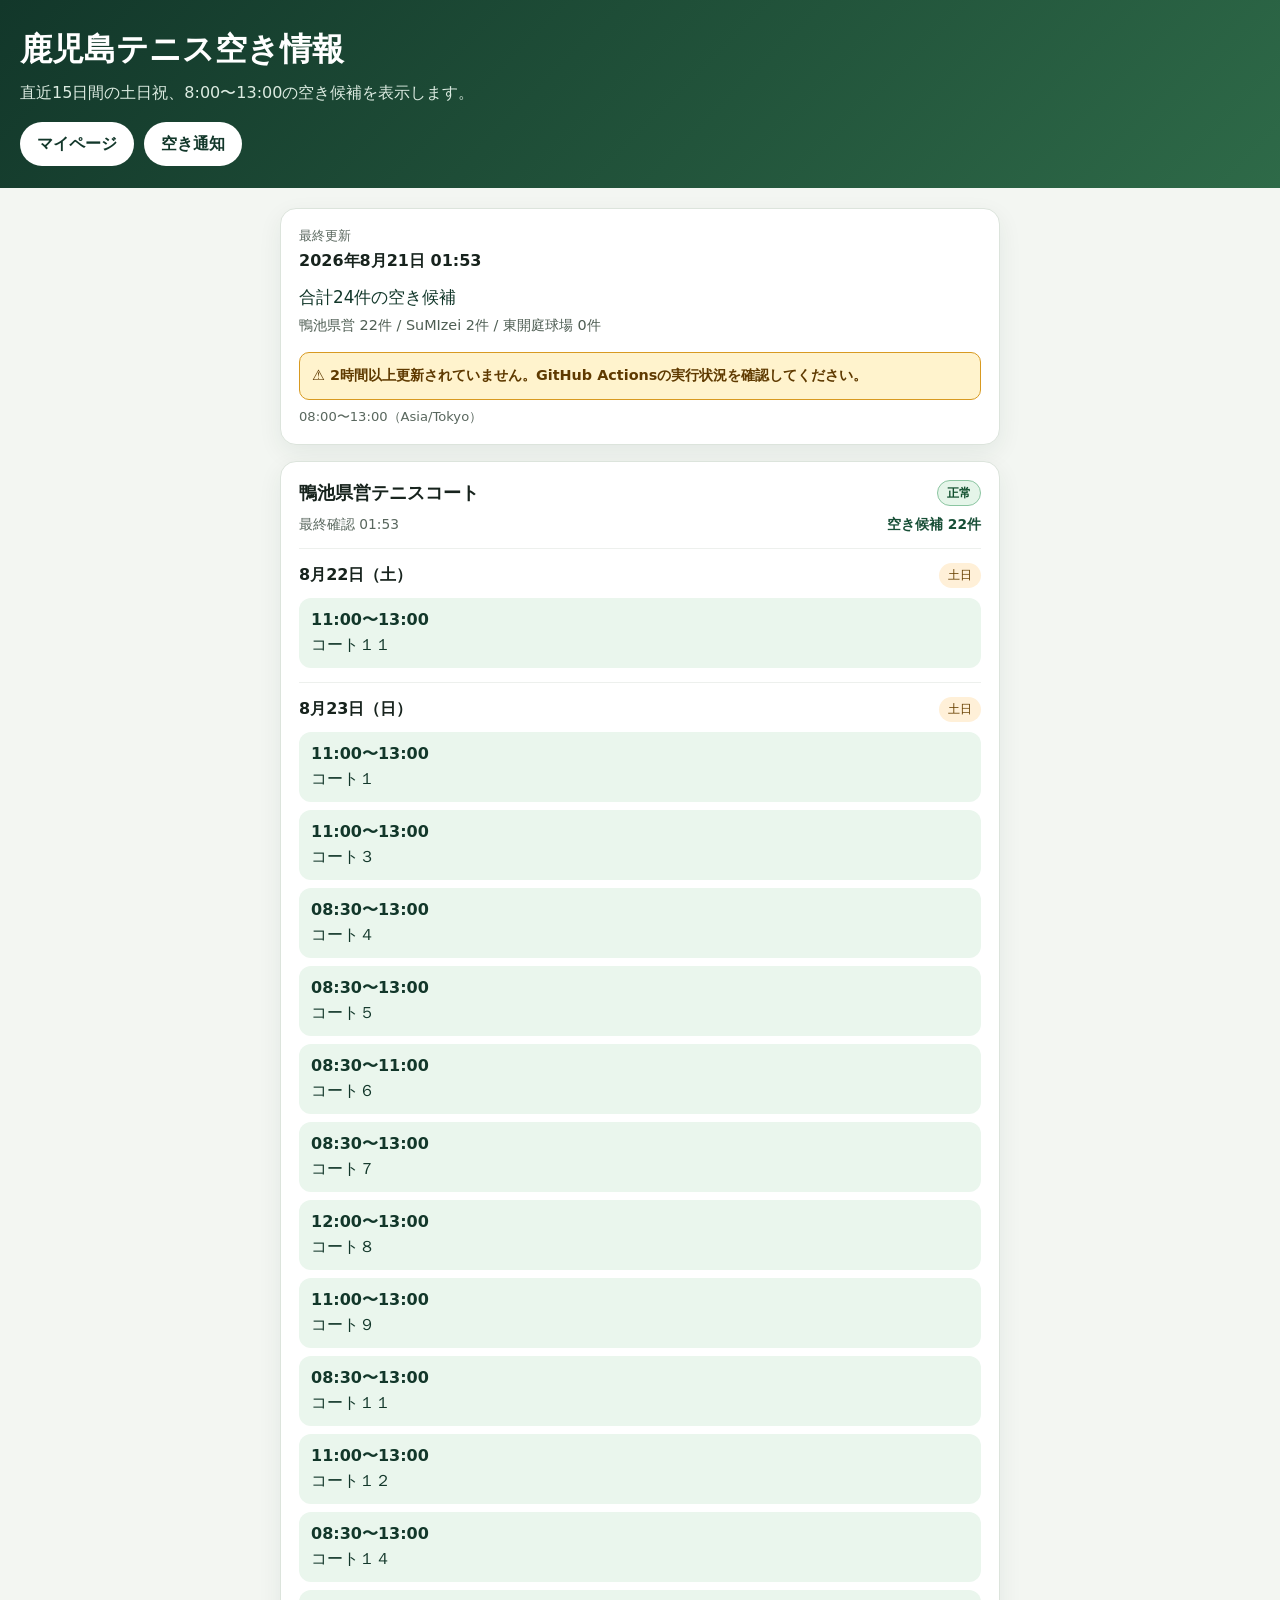
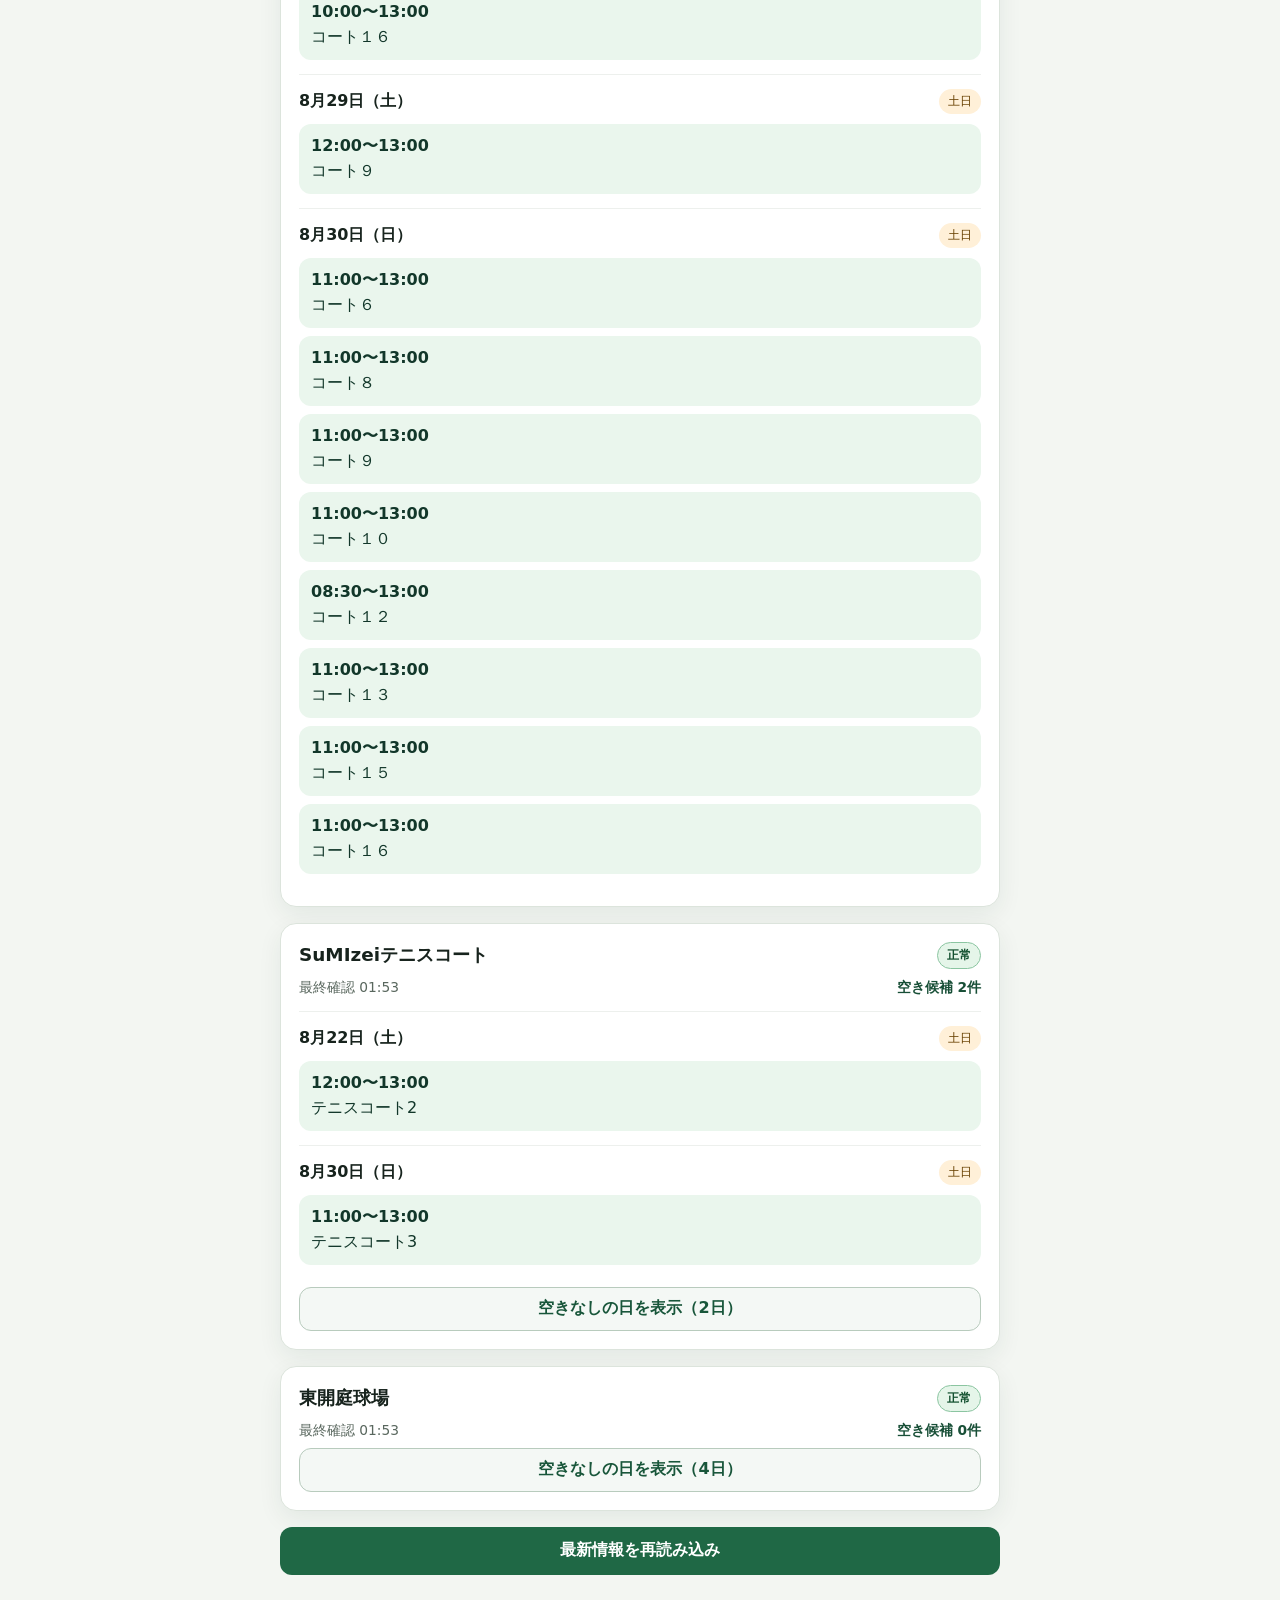
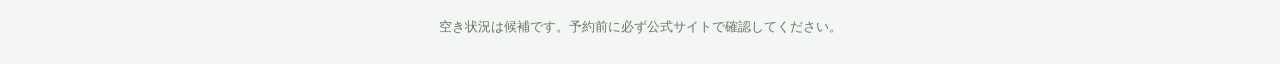
==== index.html @ bd85b925 "ux: make availability alerts configurable" ====
<!doctype html>
<html lang="ja">
  <head>
    <meta charset="utf-8">
    <meta name="viewport" content="width=device-width, initial-scale=1">
    <meta name="theme-color" content="#12372a">
    <title>鹿児島テニス空き情報</title>
    <style>
      :root {
        color-scheme: light;
        font-family: system-ui, -apple-system, BlinkMacSystemFont, "Segoe UI", sans-serif;
        background: #f3f6f2;
        color: #17231d;
      }

      * { box-sizing: border-box; }
      body { margin: 0; overflow-x: hidden; }
      header {
        padding: 28px 20px 22px;
        color: white;
        background: linear-gradient(135deg, #12372a, #2e6a48);
      }
      h1 { margin: 0 0 8px; font-size: clamp(1.45rem, 6vw, 2rem); }
      header p { margin: 0; color: #dcebe1; line-height: 1.6; }
      header .account-navigation {
        display: flex;
        flex-wrap: wrap;
        gap: 10px;
        margin-top: 16px;
      }
      .account-navigation a {
        display: inline-flex;
        align-items: center;
        min-height: 44px;
        border: 1px solid rgb(255 255 255 / 55%);
        border-radius: 999px;
        padding: 8px 16px;
        color: #12372a;
        background: white;
        font-weight: 700;
        text-decoration: none;
      }
      .account-navigation a:hover { background: #e8f3eb; }
      main { width: min(calc(100% - 28px), 720px); margin: 20px auto 44px; }
      .summary, .facility, .notice {
        min-width: 0;
        margin-bottom: 16px;
        padding: 18px;
        border: 1px solid #dce4dc;
        border-radius: 16px;
        background: white;
        box-shadow: 0 8px 24px rgb(18 55 42 / 7%);
      }
      .summary { display: grid; gap: 6px; }
      .label { color: #59675e; font-size: .82rem; }
      .summary-count { margin: 8px 0 0; color: #12372a; font-size: 1.05rem; }
      .summary-breakdown { margin: 0; color: #4f5e54; font-size: .9rem; line-height: 1.5; }
      .freshness-warning {
        margin: 10px 0 2px;
        padding: 12px;
        border: 1px solid #d89a21;
        border-radius: 10px;
        color: #5f3a00;
        background: #fff3cd;
        font-size: .9rem;
        font-weight: 700;
        line-height: 1.5;
      }
      .freshness-warning[hidden] { display: none; }
      .facility-header { display: flex; align-items: flex-start; justify-content: space-between; gap: 12px; }
      .facility-header h2 { min-width: 0; margin: 0; font-size: 1.15rem; overflow-wrap: anywhere; }
      .facility-summary {
        display: flex;
        flex-wrap: wrap;
        justify-content: space-between;
        gap: 6px 12px;
        margin-top: 10px;
        color: #59675e;
        font-size: .86rem;
      }
      .availability-count { color: #184f37; }
      .status-badge {
        flex: none;
        padding: 5px 9px;
        border: 1px solid transparent;
        border-radius: 999px;
        font-size: .76rem;
        font-weight: 700;
        line-height: 1.2;
      }
      .status-normal { border-color: #8bc5a1; color: #12502f; background: #e5f5e9; }
      .status-partial-error, .status-selector-pending {
        border-color: #e2ae4b;
        color: #684000;
        background: #fff1cf;
      }
      .status-error { border-color: #e0a2a2; color: #842020; background: #fde7e7; }
      .date-block { padding: 14px 0; border-top: 1px solid #edf0ed; }
      .facility-summary + .date-block,
      .facility-summary + .empty-days-container > .date-block:first-child { margin-top: 14px; }
      .date-title { display: flex; align-items: center; justify-content: space-between; gap: 8px; }
      .date-title h3 { margin: 0; font-size: 1rem; }
      .badge {
        flex: none;
        padding: 4px 9px;
        border-radius: 999px;
        color: #684000;
        background: #fff0d8;
        font-size: .75rem;
      }
      .slots { display: grid; gap: 8px; margin-top: 10px; }
      .slot {
        display: block;
        min-width: 0;
        padding: 12px;
        border-radius: 12px;
        color: #12372a;
        background: #eaf6ed;
        text-decoration: none;
        overflow-wrap: anywhere;
      }
      .slot:hover { background: #dff0e4; }
      .slot strong { display: block; margin-bottom: 4px; }
      .empty, .status { margin: 10px 0 0; color: #5e6962; font-size: .9rem; line-height: 1.5; }
      .error { color: #982525; }
      button {
        width: 100%;
        min-height: 48px;
        border: 0;
        border-radius: 12px;
        color: white;
        background: #1f6845;
        font: inherit;
        font-weight: 700;
        cursor: pointer;
      }
      button:hover { background: #18583a; }
      button:disabled { cursor: wait; opacity: .7; }
      button:focus-visible, .slot:focus-visible, .account-navigation a:focus-visible {
        outline: 3px solid #e1a72f;
        outline-offset: 3px;
      }
      .empty-days-toggle {
        min-height: 44px;
        margin-top: 8px;
        border: 1px solid #b8cbbd;
        color: #18563a;
        background: #f4f8f5;
      }
      .empty-days-toggle:hover { background: #e8f1eb; }
      .empty-days-container[hidden] { display: none; }
      footer { padding: 0 20px 28px; color: #69746d; text-align: center; font-size: .8rem; }

      @media (prefers-reduced-motion: reduce) {
        *, *::before, *::after { scroll-behavior: auto !important; transition: none !important; }
      }
    </style>
  </head>
  <body>
    <header>
      <h1>鹿児島テニス空き情報</h1>
      <p>直近15日間の土日祝、8:00〜13:00の空き候補を表示します。</p>
      <p class="account-navigation">
        <a href="account/index.html">マイページ</a>
        <a href="auth/login.html?mode=signup&amp;next=notifications">空き通知</a>
      </p>
    </header>
    <main>
      <section class="summary">
        <span class="label">最終更新</span>
        <strong id="updated">読み込み中…</strong>
        <p id="total-availability" class="summary-count"></p>
        <p id="facility-counts" class="summary-breakdown"></p>
        <p id="freshness-warning" class="freshness-warning" aria-live="polite" role="status" hidden></p>
        <span id="window" class="label"></span>
      </section>
      <div id="content"></div>
      <button id="reload" type="button">最新情報を再読み込み</button>
    </main>
    <footer>空き状況は候補です。予約前に必ず公式サイトで確認してください。</footer>

    <script id="page-utils">
      globalThis.AvailabilityPage = (() => {
        "use strict";

        const FRESHNESS_DELAYED_MINUTES = 60;
        const FRESHNESS_STALE_MINUTES = 120;
        const JAPANESE_WEEKDAYS = ["日", "月", "火", "水", "木", "金", "土"];

        function availabilityForDate(dateEntry) {
          if (!dateEntry || dateEntry.status !== "success") return [];
          const slots = dateEntry.availability || dateEntry.slots;
          return Array.isArray(slots) ? slots : [];
        }

        function countAvailability(facility) {
          const dates = Array.isArray(facility?.dates) ? facility.dates : [];
          return dates.reduce((total, entry) => total + availabilityForDate(entry).length, 0);
        }

        function summarizeFacility(facility) {
          const dates = Array.isArray(facility?.dates) ? facility.dates : [];
          const successCount = dates.filter((entry) => entry.status === "success").length;
          const errorCount = dates.filter((entry) => entry.status === "error").length;
          const selectorPendingCount = dates.filter((entry) => entry.status === "selector_pending").length;
          let status = "normal";
          let statusLabel = "正常";

          if (selectorPendingCount > 0) {
            status = "selector_pending";
            statusLabel = "設定調整中";
          } else if (!dates.length || errorCount === dates.length) {
            status = "error";
            statusLabel = "取得エラー";
          } else if (errorCount > 0 || successCount !== dates.length) {
            status = "partial_error";
            statusLabel = "一部取得エラー";
          }

          const checkedEntries = dates
            .map((entry) => ({ value: entry.checked_at, time: Date.parse(entry.checked_at) }))
            .filter((entry) => entry.value && Number.isFinite(entry.time));
          const latest = checkedEntries.reduce(
            (current, entry) => (!current || entry.time > current.time ? entry : current),
            null
          );

          return {
            status,
            statusLabel,
            latestCheckedAt: latest?.value || null,
            availabilityCount: countAvailability(facility),
            successCount,
            errorCount,
            selectorPendingCount
          };
        }

        function summarizeAllFacilities(data) {
          const facilities = Array.isArray(data?.facilities) ? data.facilities : [];
          const summaries = facilities.map((facility) => ({
            facility,
            summary: summarizeFacility(facility)
          }));
          return {
            totalAvailability: summaries.reduce(
              (total, item) => total + item.summary.availabilityCount,
              0
            ),
            facilities: summaries
          };
        }

        function formatJapaneseDate(dateString, holidayName) {
          const match = /^(\d{4})-(\d{2})-(\d{2})$/.exec(dateString || "");
          if (!match) return dateString || "日付不明";
          const year = Number(match[1]);
          const month = Number(match[2]);
          const day = Number(match[3]);
          const date = new Date(Date.UTC(year, month - 1, day));
          if (
            date.getUTCFullYear() !== year ||
            date.getUTCMonth() !== month - 1 ||
            date.getUTCDate() !== day
          ) return dateString;
          const weekday = JAPANESE_WEEKDAYS[date.getUTCDay()];
          const parenthetical = holidayName ? `${weekday}・${holidayName}` : weekday;
          return `${month}月${day}日（${parenthetical}）`;
        }

        function getFreshnessStatus(generatedAt, now = new Date()) {
          const generatedTime = Date.parse(generatedAt);
          const nowTime = now instanceof Date ? now.getTime() : new Date(now).getTime();
          if (!generatedAt || !Number.isFinite(generatedTime) || !Number.isFinite(nowTime)) {
            return {
              level: "unknown",
              ageMinutes: null,
              message: "⚠ 最終更新時刻を確認できません。GitHub Actionsの実行状況を確認してください。"
            };
          }

          const ageMinutes = Math.max(0, (nowTime - generatedTime) / 60000);
          if (ageMinutes <= FRESHNESS_DELAYED_MINUTES) {
            return { level: "fresh", ageMinutes, message: "" };
          }
          if (ageMinutes <= FRESHNESS_STALE_MINUTES) {
            return {
              level: "delayed",
              ageMinutes,
              message: "⚠ 更新が遅れています。GitHub Actionsの実行状況を確認してください。"
            };
          }
          return {
            level: "stale",
            ageMinutes,
            message: "⚠ 2時間以上更新されていません。GitHub Actionsの実行状況を確認してください。"
          };
        }

        function partitionFacilityDates(facility) {
          const dates = Array.isArray(facility?.dates) ? facility.dates : [];
          return dates.reduce((parts, entry) => {
            const isCollapsible = entry.status === "success" && availabilityForDate(entry).length === 0;
            parts[isCollapsible ? "emptySuccess" : "alwaysVisible"].push(entry);
            return parts;
          }, { alwaysVisible: [], emptySuccess: [] });
        }

        return Object.freeze({
          FRESHNESS_DELAYED_MINUTES,
          FRESHNESS_STALE_MINUTES,
          countAvailability,
          summarizeFacility,
          summarizeAllFacilities,
          formatJapaneseDate,
          getFreshnessStatus,
          partitionFacilityDates
        });
      })();
    </script>
    <script>
      const content = document.querySelector("#content");
      const updated = document.querySelector("#updated");
      const windowLabel = document.querySelector("#window");
      const totalAvailability = document.querySelector("#total-availability");
      const facilityCounts = document.querySelector("#facility-counts");
      const freshnessWarning = document.querySelector("#freshness-warning");
      const reloadButton = document.querySelector("#reload");
      const {
        summarizeFacility,
        summarizeAllFacilities,
        formatJapaneseDate,
        getFreshnessStatus,
        partitionFacilityDates
      } = globalThis.AvailabilityPage;

      function element(tag, className, text) {
        const node = document.createElement(tag);
        if (className) node.className = className;
        if (text !== undefined) node.textContent = text;
        return node;
      }

      function formatTime(dateString) {
        if (!dateString || !Number.isFinite(Date.parse(dateString))) return "時刻不明";
        return new Intl.DateTimeFormat("ja-JP", {
          hour: "2-digit",
          minute: "2-digit",
          hour12: false
        }).format(new Date(dateString));
      }

      function formatGeneratedAt(dateString) {
        if (!dateString || !Number.isFinite(Date.parse(dateString))) return "更新時刻不明";
        return new Intl.DateTimeFormat("ja-JP", {
          year: "numeric",
          month: "long",
          day: "numeric",
          hour: "2-digit",
          minute: "2-digit",
          hour12: false
        }).format(new Date(dateString));
      }

      function shortFacilityName(name) {
        return (name || "施設名不明").replace(/テニスコート$/, "");
      }

      function renderDate(dateEntry) {
        const block = element("section", "date-block");
        const heading = element("div", "date-title");
        heading.append(element("h3", "", formatJapaneseDate(dateEntry.date, dateEntry.holiday_name)));
        heading.append(element(
          "span",
          "badge",
          dateEntry.holiday_name ? "祝日" : (dateEntry.day_type === "weekend" ? "土日" : "対象日")
        ));
        block.append(heading);

        if (dateEntry.status === "error") {
          block.append(element(
            "p",
            "status error",
            `取得エラー: ${dateEntry.error_message || dateEntry.message || "詳細不明"}`
          ));
          return block;
        }
        if (dateEntry.status === "selector_pending") {
          block.append(element("p", "status", "施設の取得設定を調整中です。"));
          return block;
        }
        const availability = dateEntry.availability || dateEntry.slots || [];
        if (!availability.length) {
          block.append(element("p", "empty", "対象時間帯の空き候補はありません。"));
          return block;
        }

        const slots = element("div", "slots");
        availability.forEach((slot) => {
          const link = element("a", "slot");
          link.href = slot.reservation_url || slot.booking_url;
          link.target = "_blank";
          link.rel = "noopener noreferrer";
          link.append(element(
            "strong",
            "",
            `${slot.start_time || slot.start}〜${slot.end_time || slot.end}`
          ));
          link.append(document.createTextNode(
            slot.court_name || slot.court || "コート情報を見る"
          ));
          slots.append(link);
        });
        block.append(slots);
        return block;
      }

      function renderFacility(facility, index) {
        const summary = summarizeFacility(facility);
        const card = element("article", "facility");
        const header = element("div", "facility-header");
        header.append(element("h2", "", facility.name));
        header.append(element(
          "span",
          `status-badge status-${summary.status.replaceAll("_", "-")}`,
          summary.statusLabel
        ));
        card.append(header);

        const facilitySummary = element("div", "facility-summary");
        facilitySummary.append(element(
          "span",
          "",
          `最終確認 ${formatTime(summary.latestCheckedAt)}`
        ));
        facilitySummary.append(element(
          "strong",
          "availability-count",
          `空き候補 ${summary.availabilityCount}件`
        ));
        card.append(facilitySummary);

        if (!facility.dates?.length) {
          card.append(element("p", "empty", "対象日のデータはまだありません。"));
          return card;
        }

        const { alwaysVisible, emptySuccess } = partitionFacilityDates(facility);
        alwaysVisible.forEach((entry) => card.append(renderDate(entry)));

        if (emptySuccess.length) {
          const containerId = `empty-days-${index}`;
          const emptyContainer = element("div", "empty-days-container");
          emptyContainer.id = containerId;
          emptyContainer.hidden = true;
          emptySuccess.forEach((entry) => emptyContainer.append(renderDate(entry)));
          card.append(emptyContainer);

          const toggle = element(
            "button",
            "empty-days-toggle",
            `空きなしの日を表示（${emptySuccess.length}日）`
          );
          toggle.type = "button";
          toggle.setAttribute("aria-expanded", "false");
          toggle.setAttribute("aria-controls", containerId);
          toggle.addEventListener("click", () => {
            const willExpand = toggle.getAttribute("aria-expanded") !== "true";
            toggle.setAttribute("aria-expanded", String(willExpand));
            emptyContainer.hidden = !willExpand;
            toggle.textContent = willExpand
              ? "空きなしの日を隠す"
              : `空きなしの日を表示（${emptySuccess.length}日）`;
          });
          card.append(toggle);
        }

        return card;
      }

      function render(data) {
        content.replaceChildren();
        updated.textContent = formatGeneratedAt(data.generated_at);
        const allSummary = summarizeAllFacilities(data);
        totalAvailability.textContent = allSummary.totalAvailability > 0
          ? `合計${allSummary.totalAvailability}件の空き候補`
          : "現在、対象時間帯の空き候補はありません";
        facilityCounts.textContent = allSummary.facilities
          .map(({ facility, summary }) => `${shortFacilityName(facility.name)} ${summary.availabilityCount}件`)
          .join(" / ");

        const freshness = getFreshnessStatus(data.generated_at);
        freshnessWarning.hidden = freshness.level === "fresh";
        freshnessWarning.textContent = freshness.message;
        freshnessWarning.dataset.level = freshness.level;

        windowLabel.textContent = data.window
          ? `${data.window.start}〜${data.window.end}（${data.window.timezone}）`
          : "対象時間帯不明";

        const facilities = Array.isArray(data.facilities) ? data.facilities : [];
        facilities.forEach((facility, index) => content.append(renderFacility(facility, index)));
        if (!facilities.length) {
          content.append(element("p", "notice error", "施設データがありません。"));
        }
      }

      async function loadAvailability() {
        updated.textContent = "読み込み中…";
        reloadButton.disabled = true;
        try {
          const response = await fetch(`data/availability.json?t=${Date.now()}`, { cache: "no-store" });
          if (!response.ok) throw new Error(`HTTP ${response.status}`);
          render(await response.json());
        } catch (error) {
          content.replaceChildren(element("p", "notice error", `データを読み込めませんでした: ${error.message}`));
          updated.textContent = "取得失敗";
          totalAvailability.textContent = "";
          facilityCounts.textContent = "";
          freshnessWarning.hidden = false;
          freshnessWarning.textContent = "⚠ 最新データを確認できません。再読み込みしてください。";
          freshnessWarning.dataset.level = "unknown";
        } finally {
          reloadButton.disabled = false;
        }
      }

      reloadButton.addEventListener("click", loadAvailability);
      loadAvailability();
    </script>
  </body>
</html>
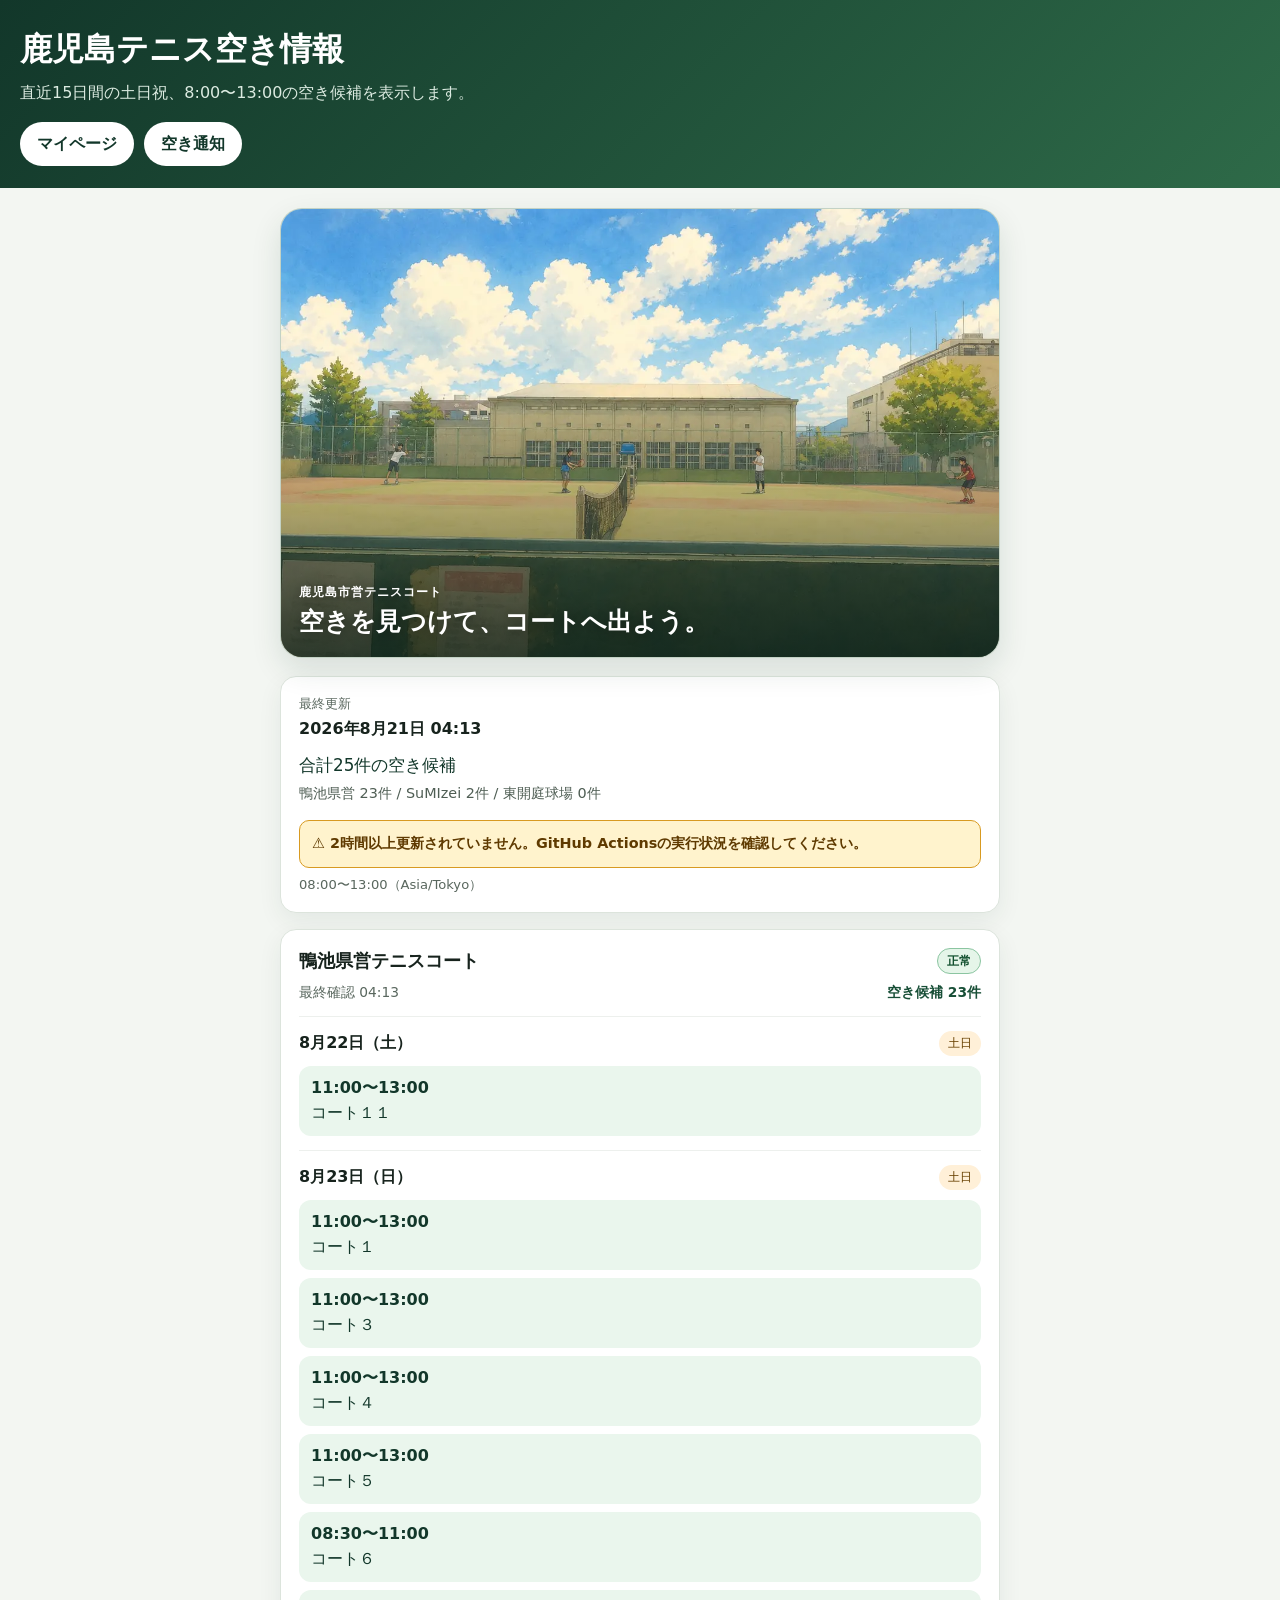
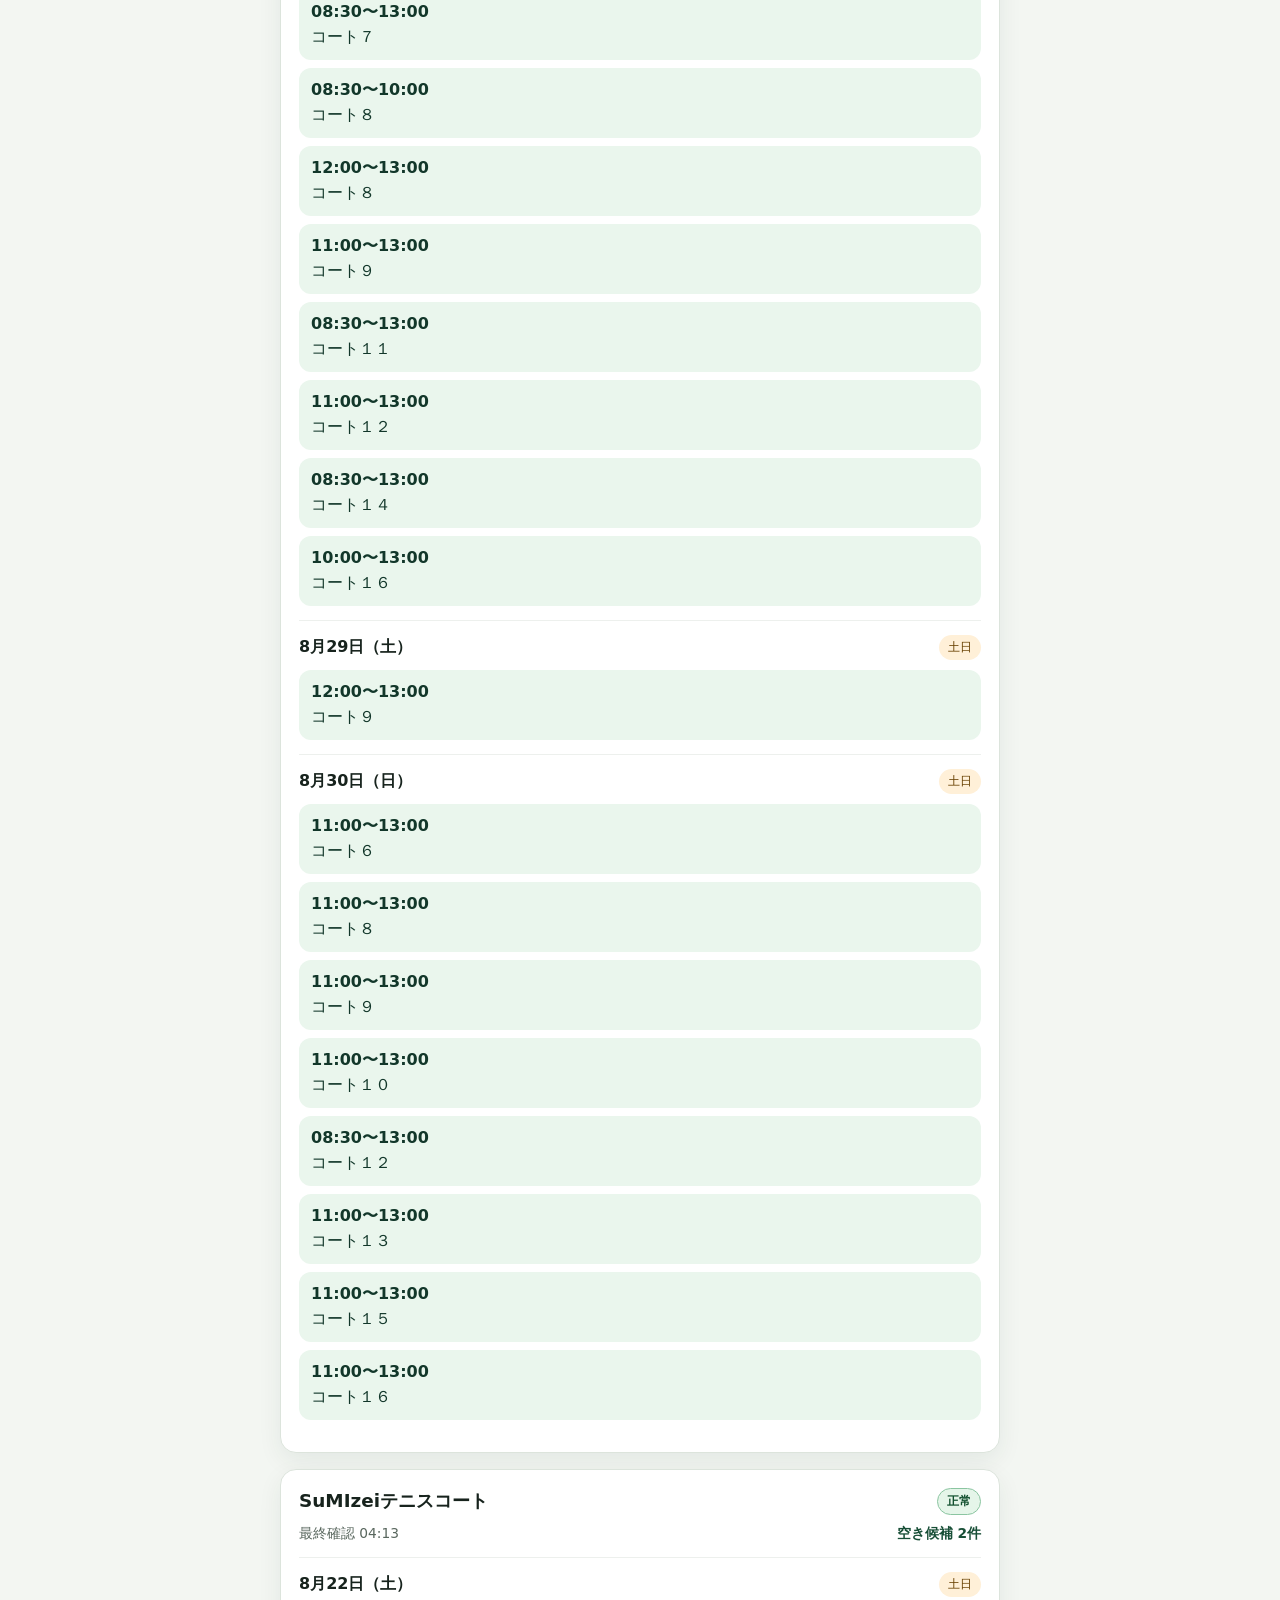
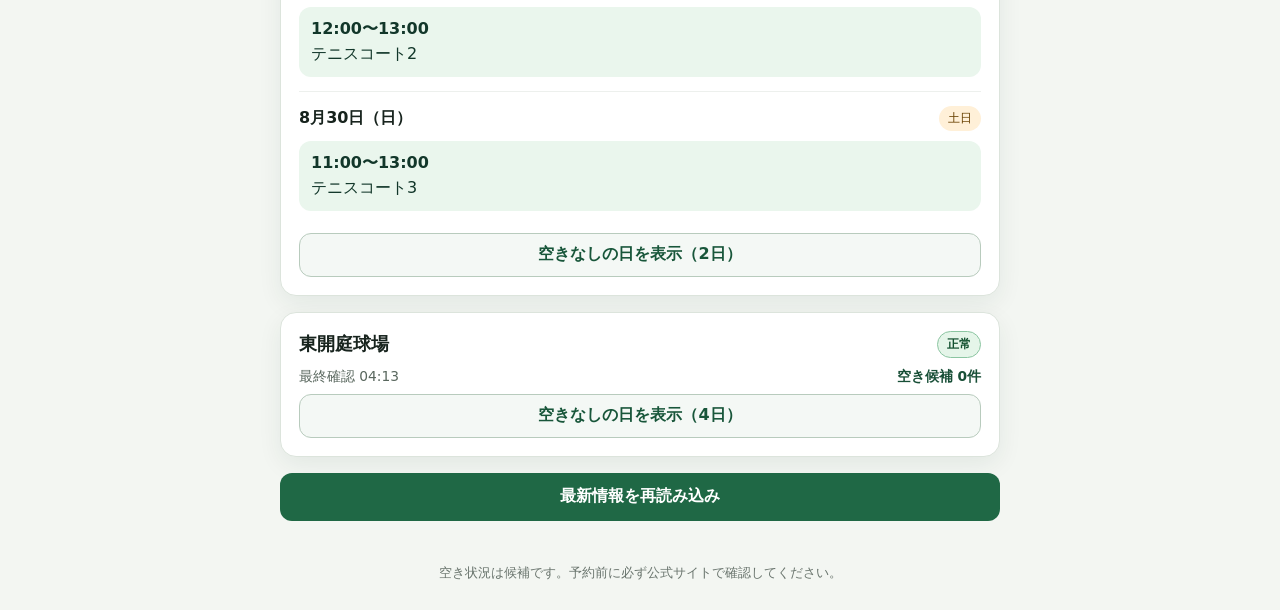
==== commit 5693f837: "ux: add municipal court hero image" ====
--- a/index.html
+++ b/index.html
@@ -42,6 +42,56 @@
       }
       .account-navigation a:hover { background: #e8f3eb; }
       main { width: min(calc(100% - 28px), 720px); margin: 20px auto 44px; }
+      .court-hero {
+        position: relative;
+        min-width: 0;
+        margin: 0 0 18px;
+        overflow: hidden;
+        border: 1px solid rgb(18 55 42 / 12%);
+        border-radius: 22px;
+        background: #dce8db;
+        box-shadow: 0 12px 30px rgb(18 55 42 / 12%);
+        aspect-ratio: 16 / 10;
+      }
+      .court-hero::after {
+        position: absolute;
+        inset: 0;
+        background: linear-gradient(
+          180deg,
+          rgb(10 32 23 / 0%) 42%,
+          rgb(10 32 23 / 76%) 100%
+        );
+        content: "";
+        pointer-events: none;
+      }
+      .court-hero img {
+        display: block;
+        width: 100%;
+        height: 100%;
+        object-fit: cover;
+        object-position: center 52%;
+      }
+      .court-hero figcaption {
+        position: absolute;
+        z-index: 1;
+        right: 18px;
+        bottom: 18px;
+        left: 18px;
+        color: white;
+        text-shadow: 0 2px 12px rgb(0 0 0 / 38%);
+      }
+      .court-hero__place {
+        display: block;
+        margin-bottom: 4px;
+        font-size: .75rem;
+        font-weight: 700;
+        letter-spacing: .08em;
+      }
+      .court-hero__message {
+        display: block;
+        font-size: clamp(1.1rem, 4.8vw, 1.55rem);
+        line-height: 1.35;
+      }
       .summary, .facility, .notice {
         min-width: 0;
         margin-bottom: 16px;
@@ -166,6 +216,20 @@
       </p>
     </header>
     <main>
+      <figure class="court-hero" aria-label="鹿児島市営テニスコートの風景">
+        <img
+          src="assets/images/kagoshima-municipal-tennis-court.webp"
+          alt="青空の下、鹿児島市営テニスコートでテニスを楽しむ人たち"
+          width="1200"
+          height="900"
+          decoding="async"
+          fetchpriority="high"
+        >
+        <figcaption>
+          <span class="court-hero__place">鹿児島市営テニスコート</span>
+          <strong class="court-hero__message">空きを見つけて、コートへ出よう。</strong>
+        </figcaption>
+      </figure>
       <section class="summary">
         <span class="label">最終更新</span>
         <strong id="updated">読み込み中…</strong>
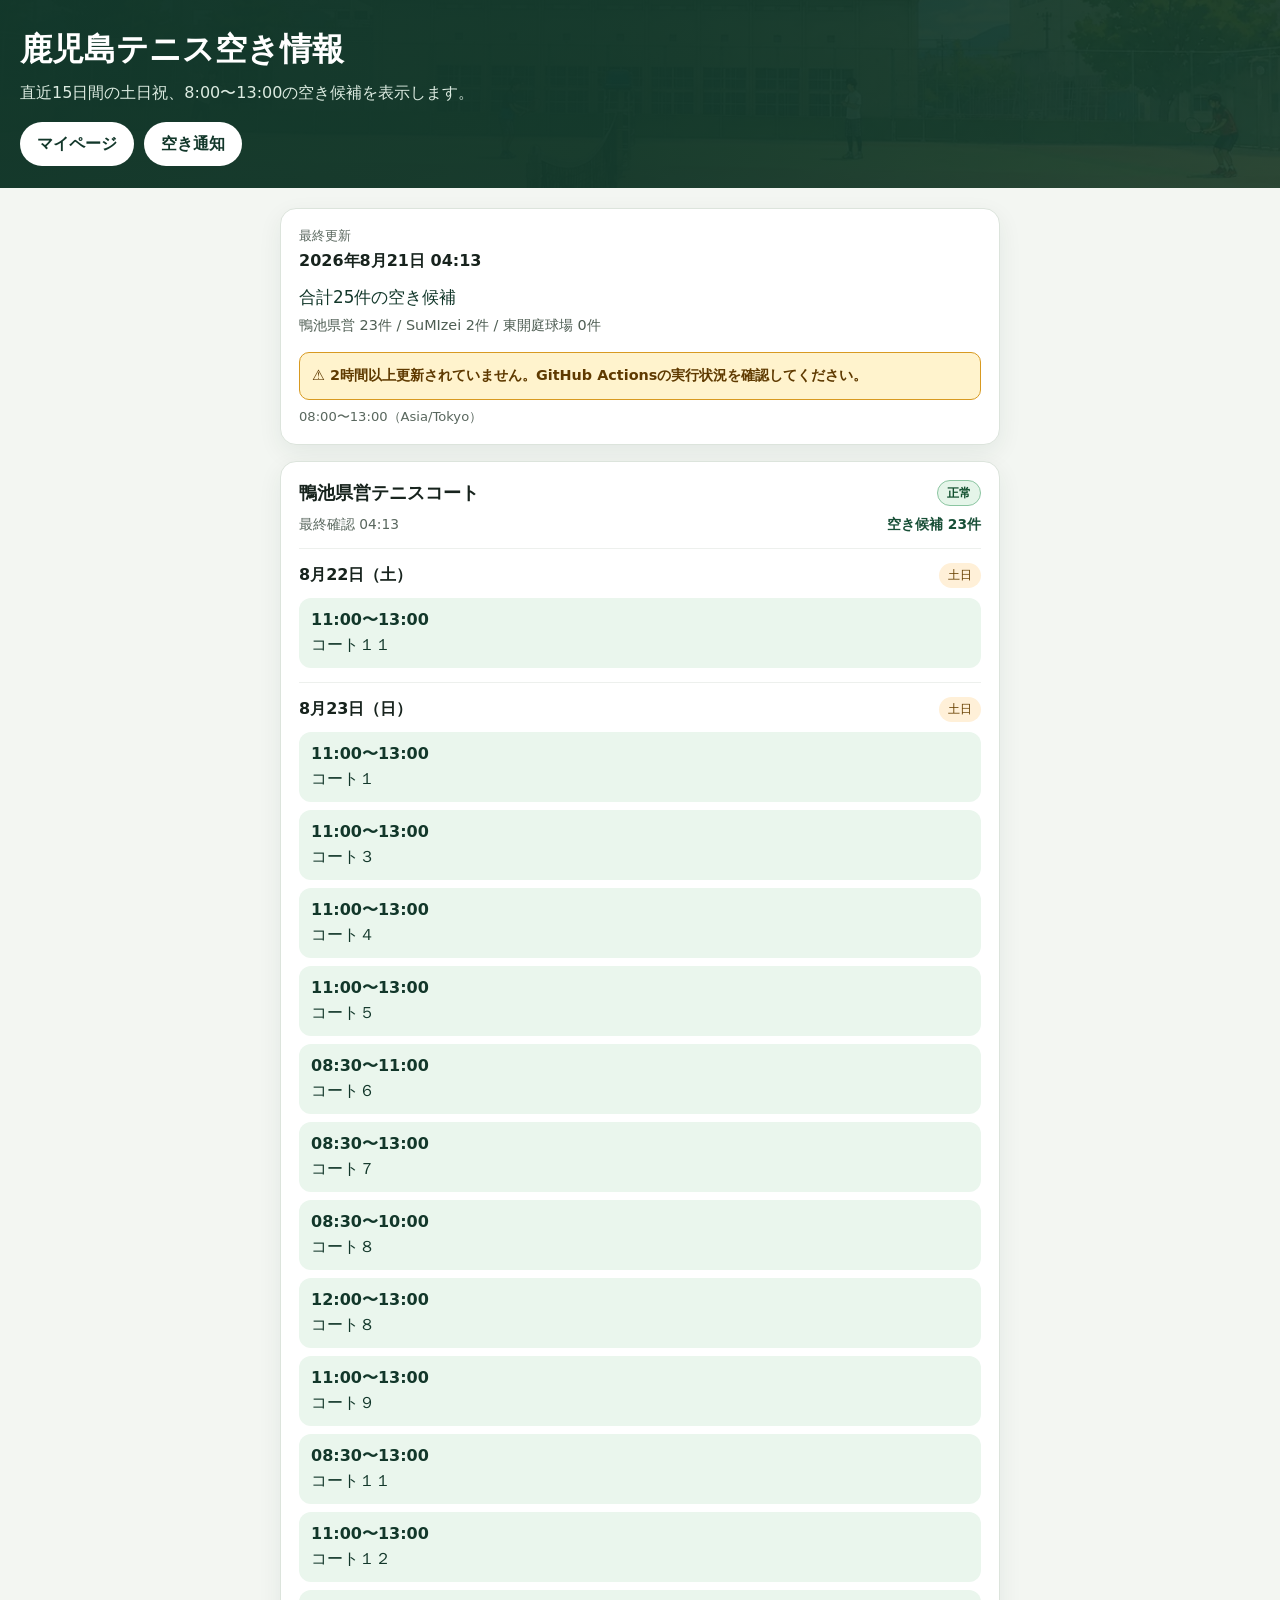
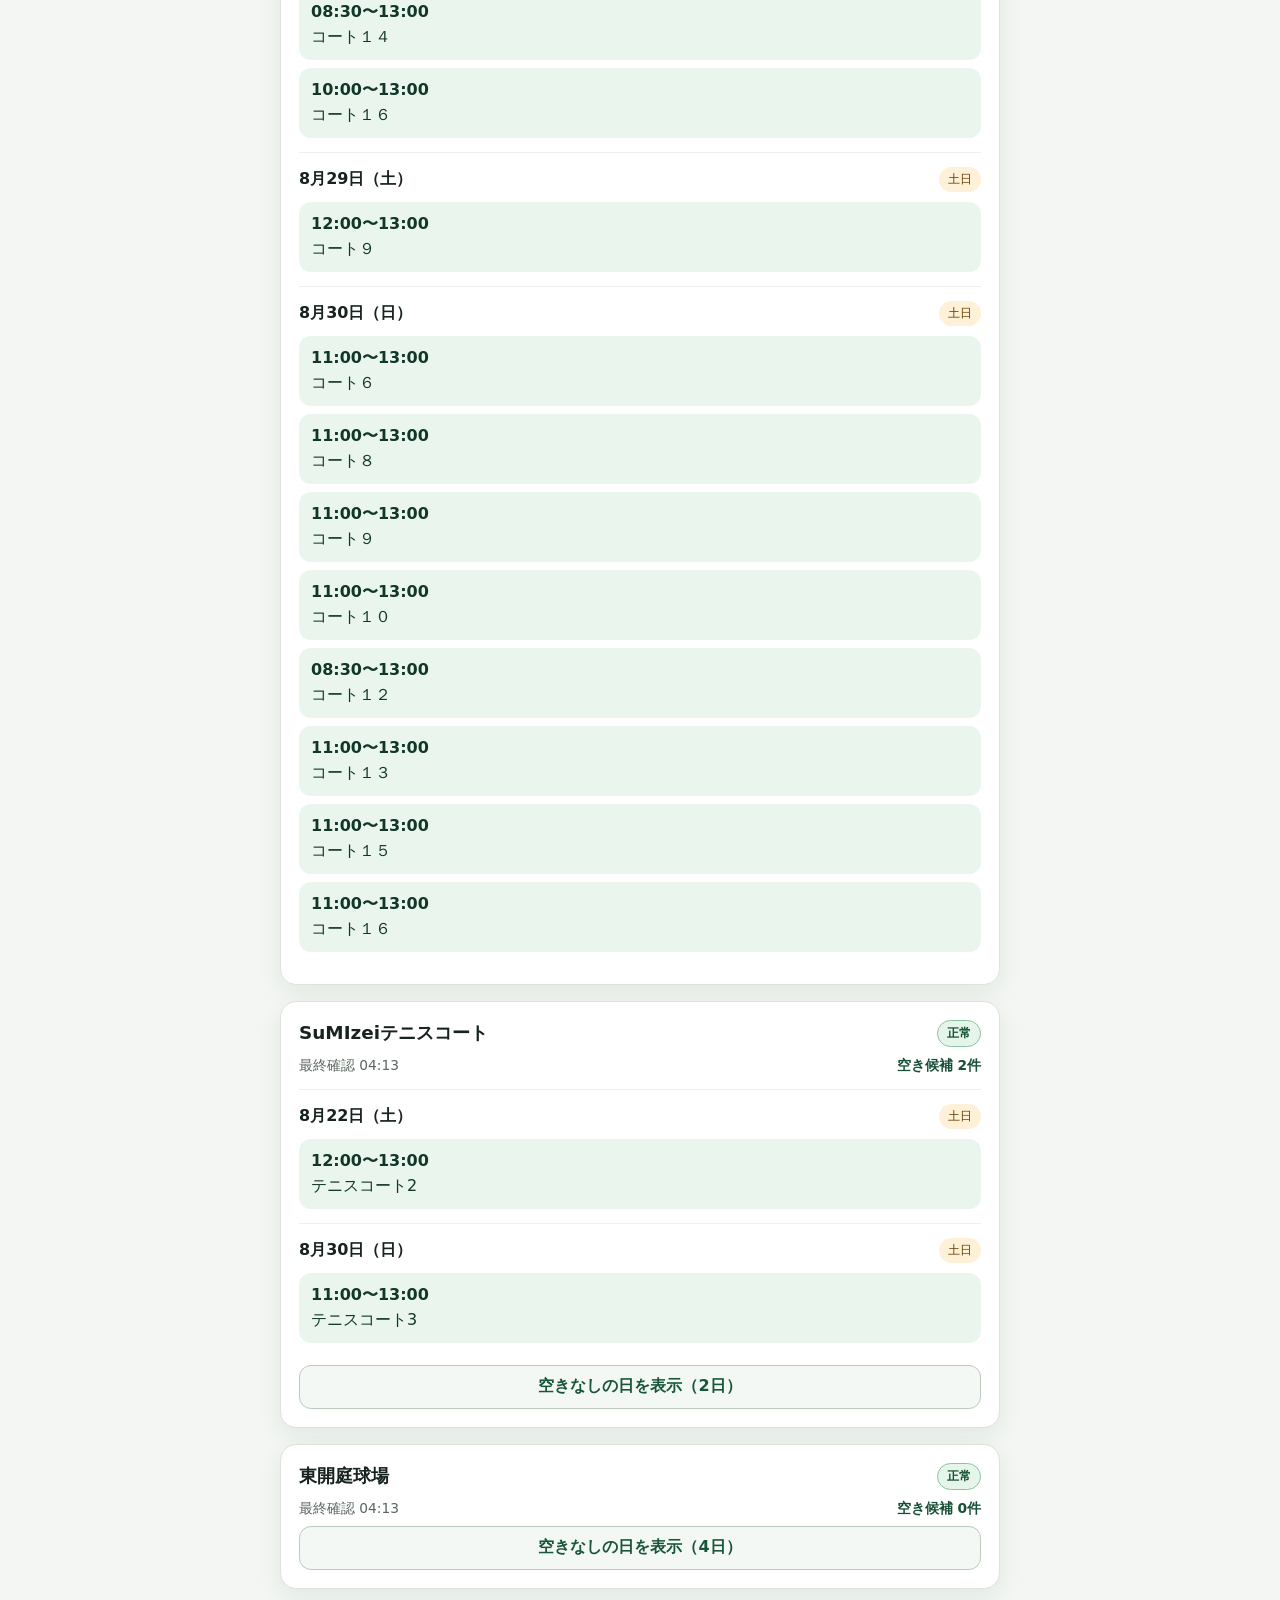
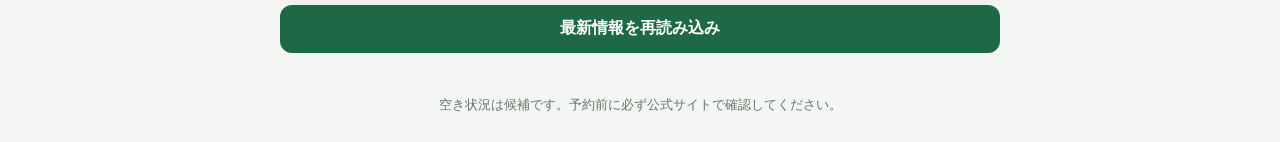
==== commit c52dd99d: "ux: move court image into header watermark" ====
--- a/index.html
+++ b/index.html
@@ -4,6 +4,12 @@
     <meta charset="utf-8">
     <meta name="viewport" content="width=device-width, initial-scale=1">
     <meta name="theme-color" content="#12372a">
+    <link
+      rel="preload"
+      href="assets/images/kagoshima-municipal-tennis-court.webp"
+      as="image"
+      type="image/webp"
+    >
     <title>鹿児島テニス空き情報</title>
     <style>
       :root {
@@ -16,10 +22,36 @@
       * { box-sizing: border-box; }
       body { margin: 0; overflow-x: hidden; }
       header {
+        position: relative;
+        isolation: isolate;
+        overflow: hidden;
         padding: 28px 20px 22px;
         color: white;
-        background: linear-gradient(135deg, #12372a, #2e6a48);
-      }
+        background: #12372a;
+      }
+      header::before,
+      header::after {
+        position: absolute;
+        z-index: 0;
+        inset: 0;
+        content: "";
+        pointer-events: none;
+      }
+      header::before {
+        background-image: url("assets/images/kagoshima-municipal-tennis-court.webp");
+        background-position: center 56%;
+        background-size: cover;
+        opacity: .26;
+      }
+      header::after {
+        background: linear-gradient(
+          90deg,
+          rgb(18 55 42 / 96%) 0%,
+          rgb(18 55 42 / 88%) 48%,
+          rgb(18 55 42 / 58%) 100%
+        );
+      }
+      header > * { position: relative; z-index: 1; }
       h1 { margin: 0 0 8px; font-size: clamp(1.45rem, 6vw, 2rem); }
       header p { margin: 0; color: #dcebe1; line-height: 1.6; }
       header .account-navigation {
@@ -42,56 +74,6 @@
       }
       .account-navigation a:hover { background: #e8f3eb; }
       main { width: min(calc(100% - 28px), 720px); margin: 20px auto 44px; }
-      .court-hero {
-        position: relative;
-        min-width: 0;
-        margin: 0 0 18px;
-        overflow: hidden;
-        border: 1px solid rgb(18 55 42 / 12%);
-        border-radius: 22px;
-        background: #dce8db;
-        box-shadow: 0 12px 30px rgb(18 55 42 / 12%);
-        aspect-ratio: 16 / 10;
-      }
-      .court-hero::after {
-        position: absolute;
-        inset: 0;
-        background: linear-gradient(
-          180deg,
-          rgb(10 32 23 / 0%) 42%,
-          rgb(10 32 23 / 76%) 100%
-        );
-        content: "";
-        pointer-events: none;
-      }
-      .court-hero img {
-        display: block;
-        width: 100%;
-        height: 100%;
-        object-fit: cover;
-        object-position: center 52%;
-      }
-      .court-hero figcaption {
-        position: absolute;
-        z-index: 1;
-        right: 18px;
-        bottom: 18px;
-        left: 18px;
-        color: white;
-        text-shadow: 0 2px 12px rgb(0 0 0 / 38%);
-      }
-      .court-hero__place {
-        display: block;
-        margin-bottom: 4px;
-        font-size: .75rem;
-        font-weight: 700;
-        letter-spacing: .08em;
-      }
-      .court-hero__message {
-        display: block;
-        font-size: clamp(1.1rem, 4.8vw, 1.55rem);
-        line-height: 1.35;
-      }
       .summary, .facility, .notice {
         min-width: 0;
         margin-bottom: 16px;
@@ -216,20 +198,6 @@
       </p>
     </header>
     <main>
-      <figure class="court-hero" aria-label="鹿児島市営テニスコートの風景">
-        <img
-          src="assets/images/kagoshima-municipal-tennis-court.webp"
-          alt="青空の下、鹿児島市営テニスコートでテニスを楽しむ人たち"
-          width="1200"
-          height="900"
-          decoding="async"
-          fetchpriority="high"
-        >
-        <figcaption>
-          <span class="court-hero__place">鹿児島市営テニスコート</span>
-          <strong class="court-hero__message">空きを見つけて、コートへ出よう。</strong>
-        </figcaption>
-      </figure>
       <section class="summary">
         <span class="label">最終更新</span>
         <strong id="updated">読み込み中…</strong>
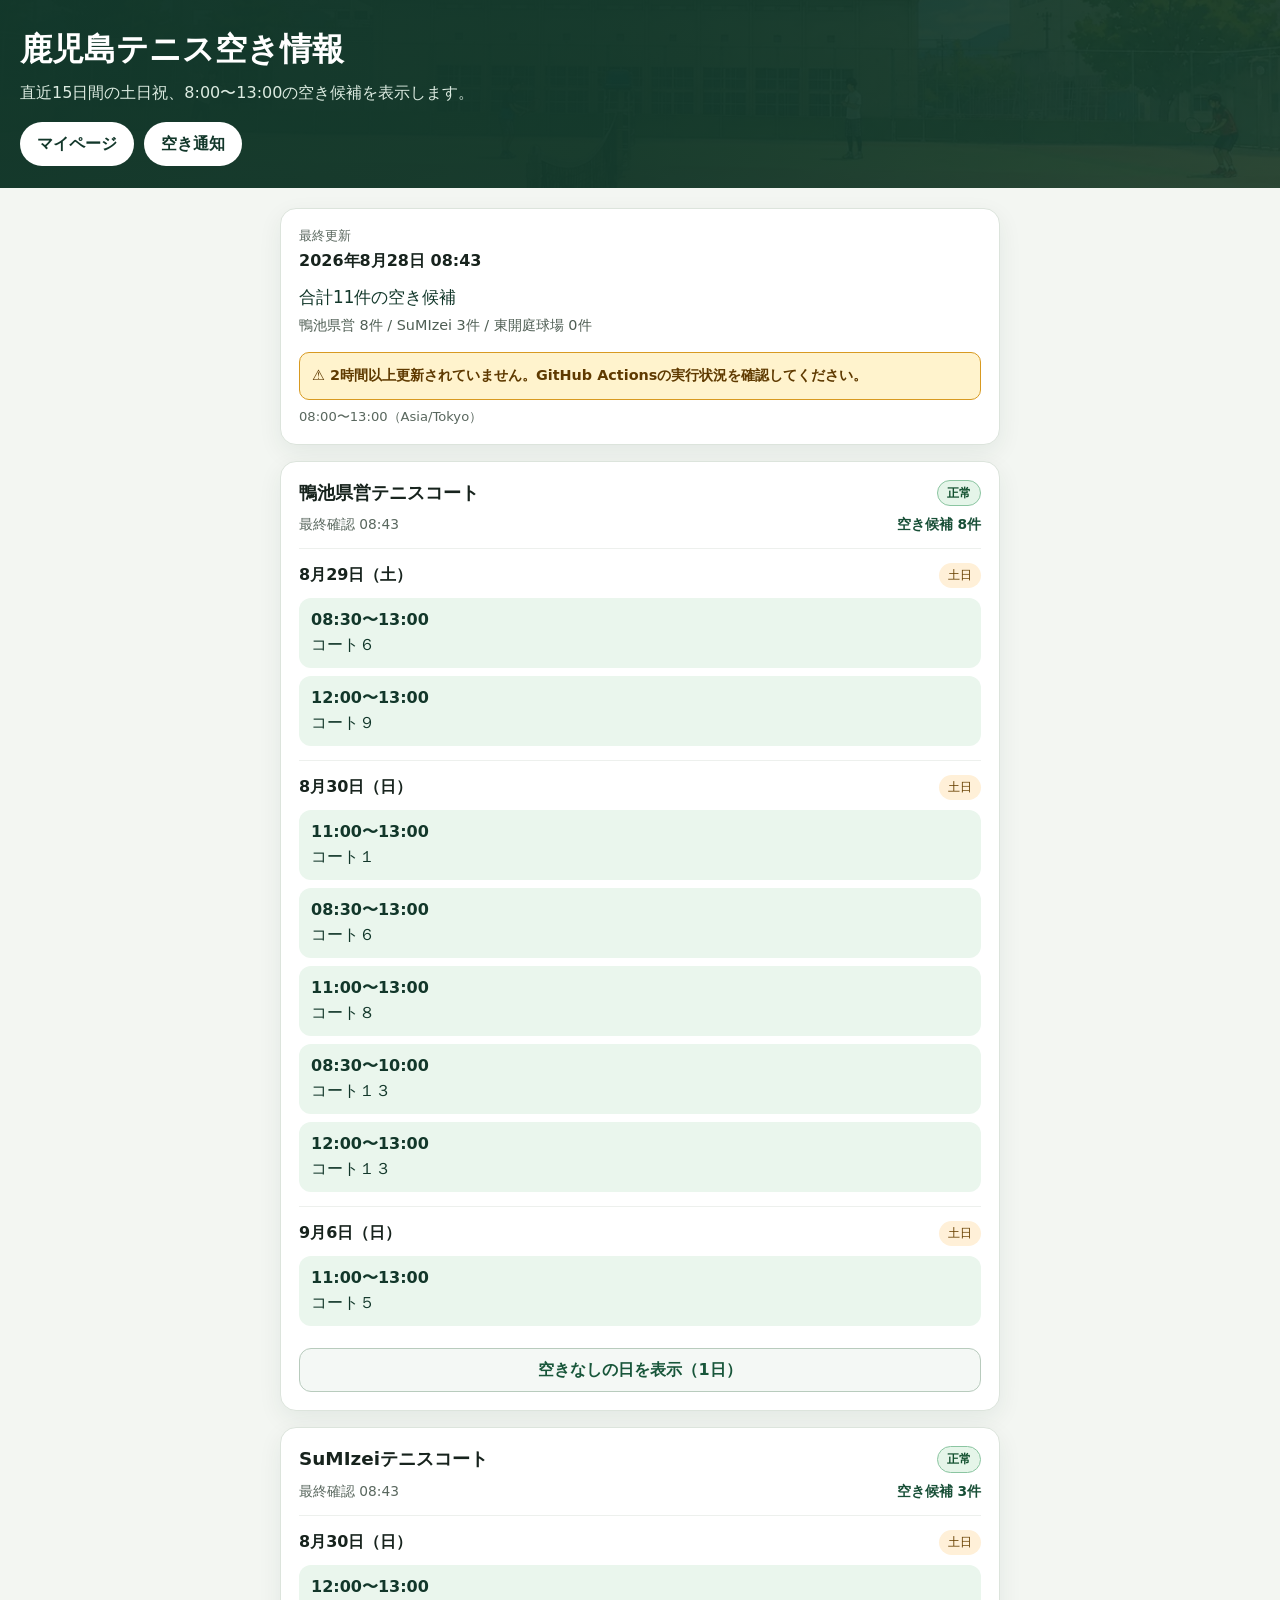
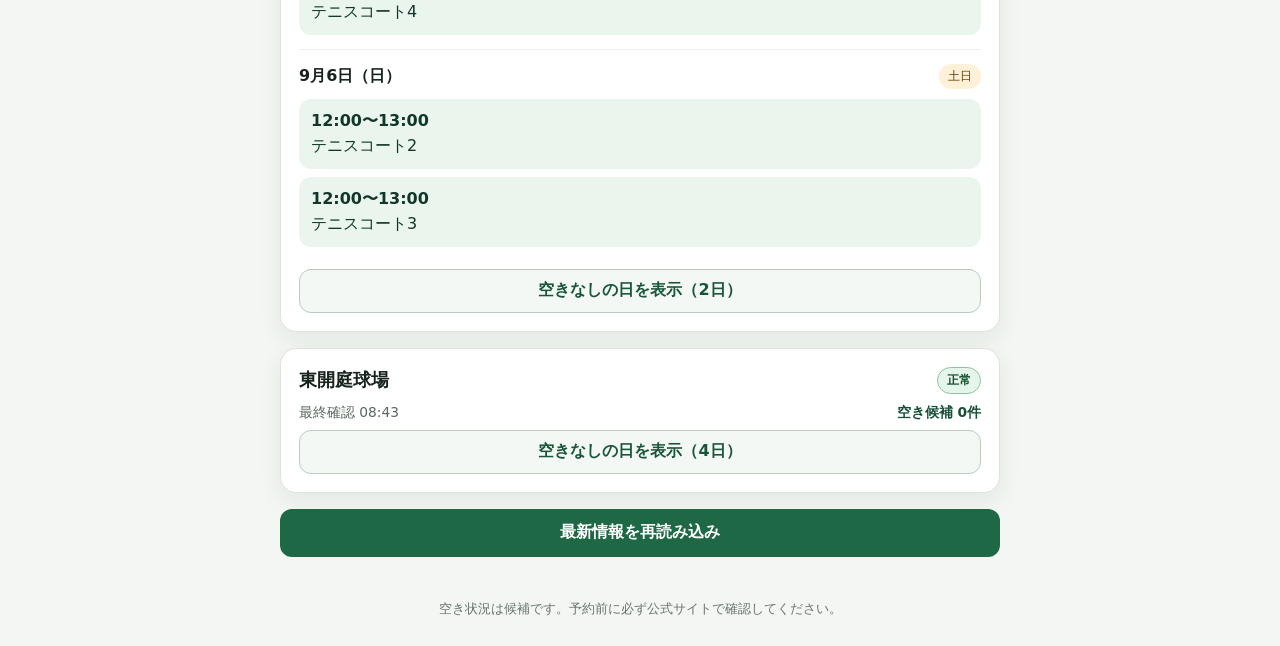
==== commit 1ef6c759: "Add LINE-first member authentication" ====
--- a/index.html
+++ b/index.html
@@ -194,7 +194,7 @@
       <p>直近15日間の土日祝、8:00〜13:00の空き候補を表示します。</p>
       <p class="account-navigation">
         <a href="account/index.html">マイページ</a>
-        <a href="auth/login.html?mode=signup&amp;next=notifications">空き通知</a>
+        <a href="auth/login.html?next=notifications">空き通知</a>
       </p>
     </header>
     <main>
